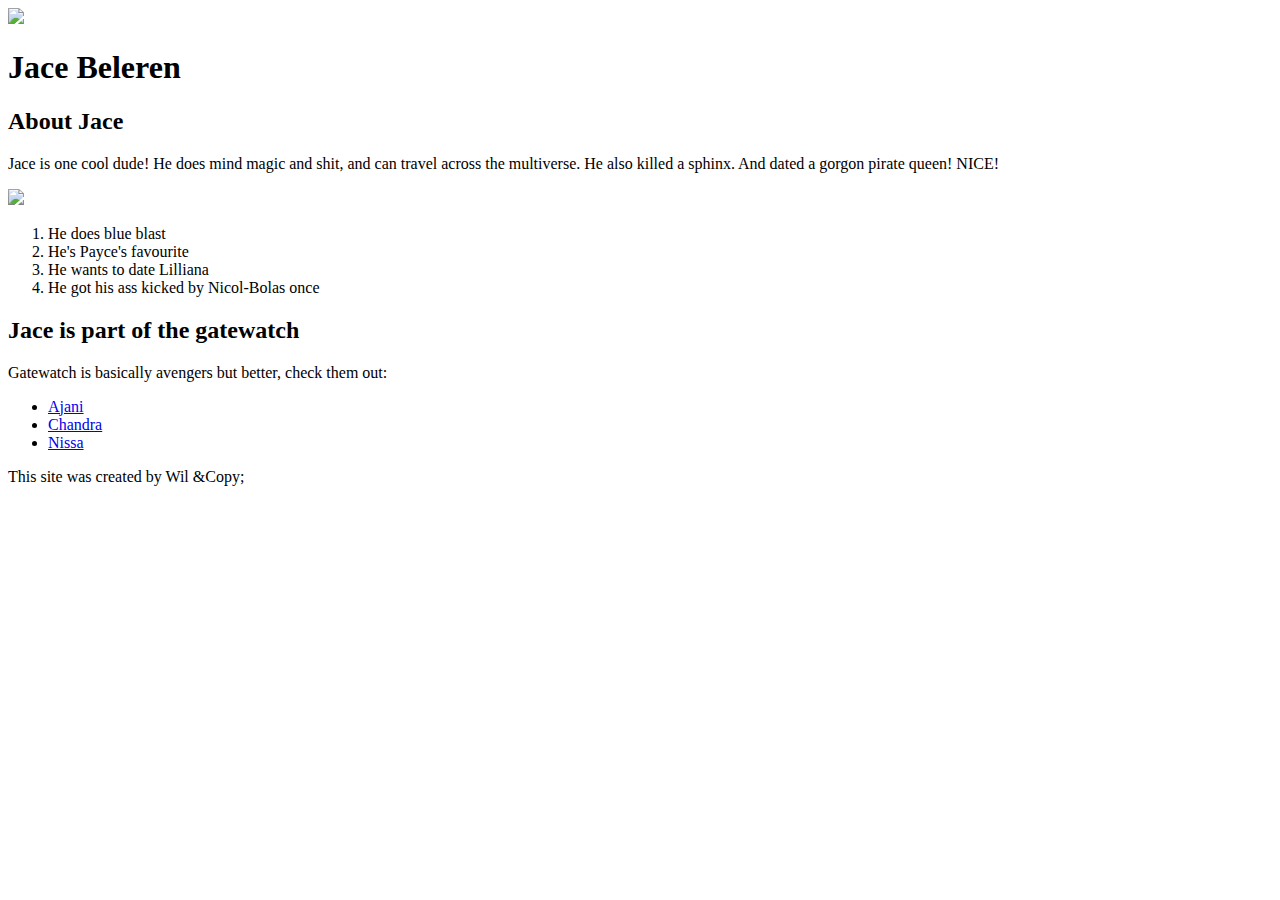
==== index.html @ 677ee249 "Added our characters index.html files and a few images" ====
<!DOCTYPE html>
<html>
<head>
	<title>Jace Beleren</title>
	<link rel="icon" href="img/jace-avatar.jpg">
</head>
<body>
	<!-- header element-->
	<header>
		<img src="img/jace-avatar.jpg">
		<h1>Jace Beleren</h1>
	</header>

	<!-- maine element -->

	<main>
		<h2>About Jace</h2>
		<p>Jace is one cool dude! He does mind magic and shit, and can travel across the multiverse. He also killed a sphinx. And dated a gorgon pirate queen! NICE!</p>
		<img src="img/Jacebig.jpeg">
		<ol>
			<li>He does blue blast</li>
			<li>He's Payce's favourite</li>
			<li>He wants to date Lilliana</li>
			<li>He got his ass kicked by Nicol-Bolas once</li>
		</ol>
		
		<!-- Gatewatch -->

		<h2>Jace is part of the gatewatch</h2>
		<p>Gatewatch is basically avengers but better, check them out:</p>
		<ul>
			<li><a target="_blank" href="https://gamepedia.cursecdn.com/mtgsalvation_gamepedia/thumb/f/fa/Ajanigoldmane.jpg/521px-Ajanigoldmane.jpg">Ajani</a></li>
			<li><a target="_blank" href="https://i.pinimg.com/originals/f2/06/7b/f2067b5be97e8059609ff5b2462b93d7.jpg">Chandra</a></li>
			<li><a target="_blank" href="https://media.magic.wizards.com/images/featured/PW_Nissa_preloader.jpg">Nissa</a></li>
		</ul>
	</main>

	<!-- Footer Element -->
	<footer>
		<p>This site was created by Wil &Copy;</p>
	</footer>
</body>
</html>
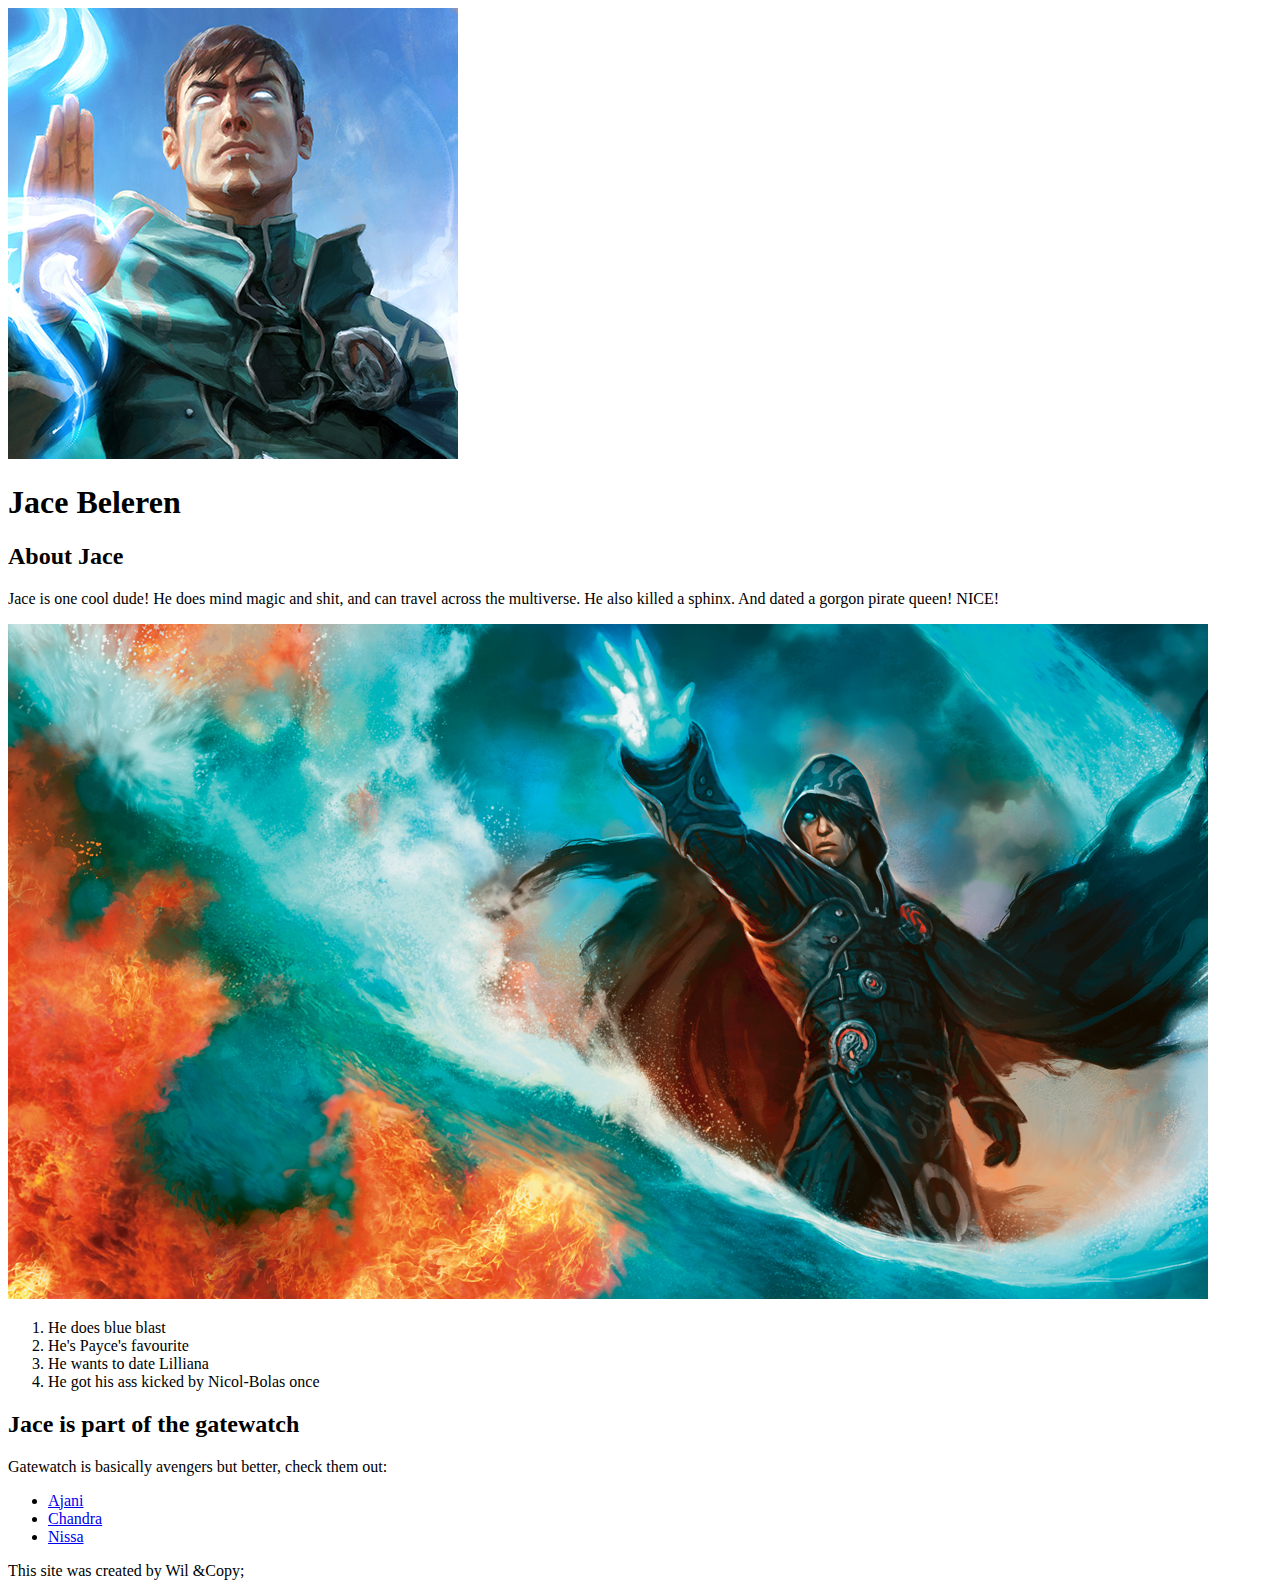
==== commit 3a181d55: "trying to fix it" ====
--- a/index.html
+++ b/index.html
@@ -2,12 +2,12 @@
 <html>
 <head>
 	<title>Jace Beleren</title>
-	<link rel="icon" href="img/jace-avatar.jpg">
+	<link rel="icon" href="Img/jace-avatar.jpg">
 </head>
 <body>
 	<!-- header element-->
 	<header>
-		<img src="img/jace-avatar.jpg">
+		<img src="Img/jace-avatar.jpg">
 		<h1>Jace Beleren</h1>
 	</header>
 
@@ -16,7 +16,7 @@
 	<main>
 		<h2>About Jace</h2>
 		<p>Jace is one cool dude! He does mind magic and shit, and can travel across the multiverse. He also killed a sphinx. And dated a gorgon pirate queen! NICE!</p>
-		<img src="img/Jacebig.jpeg">
+		<img src="Img/Jacebig.jpeg">
 		<ol>
 			<li>He does blue blast</li>
 			<li>He's Payce's favourite</li>
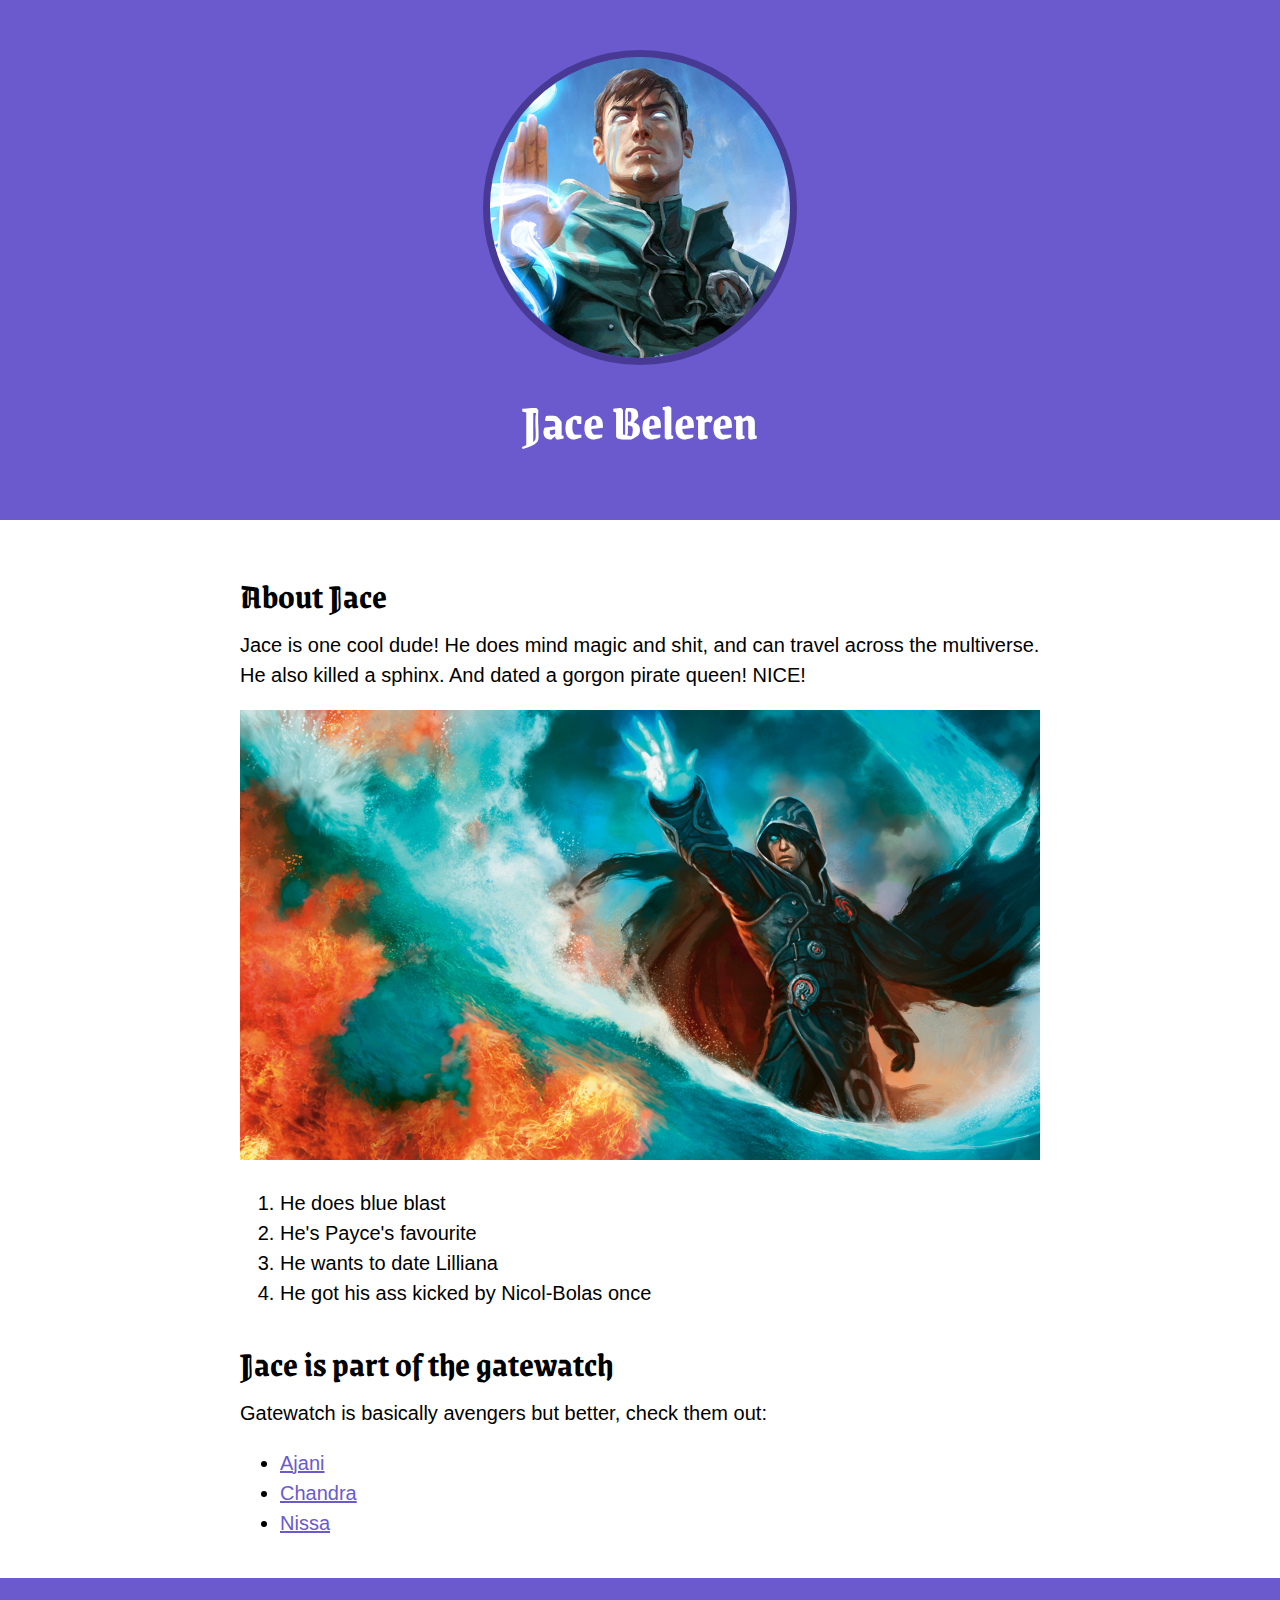
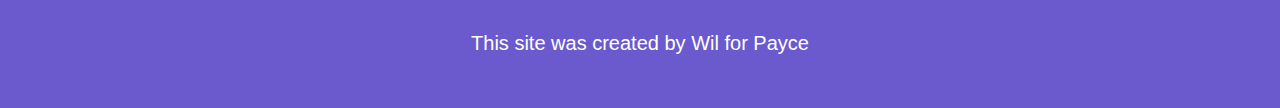
==== commit c33aaf15: "wrote the css for our characters webste and changed some html" ====
--- a/index.html
+++ b/index.html
@@ -3,6 +3,8 @@
 <head>
 	<title>Jace Beleren</title>
 	<link rel="icon" href="Img/jace-avatar.jpg">
+	<link href="https://fonts.googleapis.com/css2?family=Grenze+Gotisch&display=swap" rel="stylesheet">
+	<link rel="stylesheet" type="text/css" href="css/Hero.css">
 </head>
 <body>
 	<!-- header element-->
@@ -37,7 +39,7 @@
 
 	<!-- Footer Element -->
 	<footer>
-		<p>This site was created by Wil &Copy;</p>
+		<p>This site was created by Wil for Payce </p>
 	</footer>
 </body>
 </html>--- a/css/Hero.css
+++ b/css/Hero.css
@@ -0,0 +1,71 @@
+body{
+	margin: 0;
+	font-family: Helvetica, Arial, Courier;
+	font-size: 20px;
+	line-height: 30px;
+}
+
+header{
+	background-color: #6A5ACD;
+	text-align: center;
+	padding-top: 50px;
+	padding-bottom: 50px;
+}
+
+h1, h2 {
+	font-family: 'Grenze Gotisch', cursive;
+}
+
+header h1 {
+	color: white;
+	font-size: 50px
+
+}
+
+header img{
+    border-radius: 350px;
+    width: 300px;
+    border: 7px solid #483a94;
+}
+
+main{
+	max-width: 800px;
+	margin: 0 auto;
+	padding: 20px;
+
+}
+
+main img{
+	max-width: 100%;
+}
+
+h2{
+	font-size: 35px;
+	margin: 40px 0 10px;
+
+}
+
+a{
+	color: #6A5ACD;
+}
+a:hover{
+	color: white;
+	background-color: #483a94;
+}
+
+footer{ 
+	background-color: #6A5ACD;
+	text-align: center;
+	color:white;
+	padding :50px;
+}
+
+footer p{
+	margin: 0px;
+}
+
+footer a {
+	color:white;
+}
+
+
